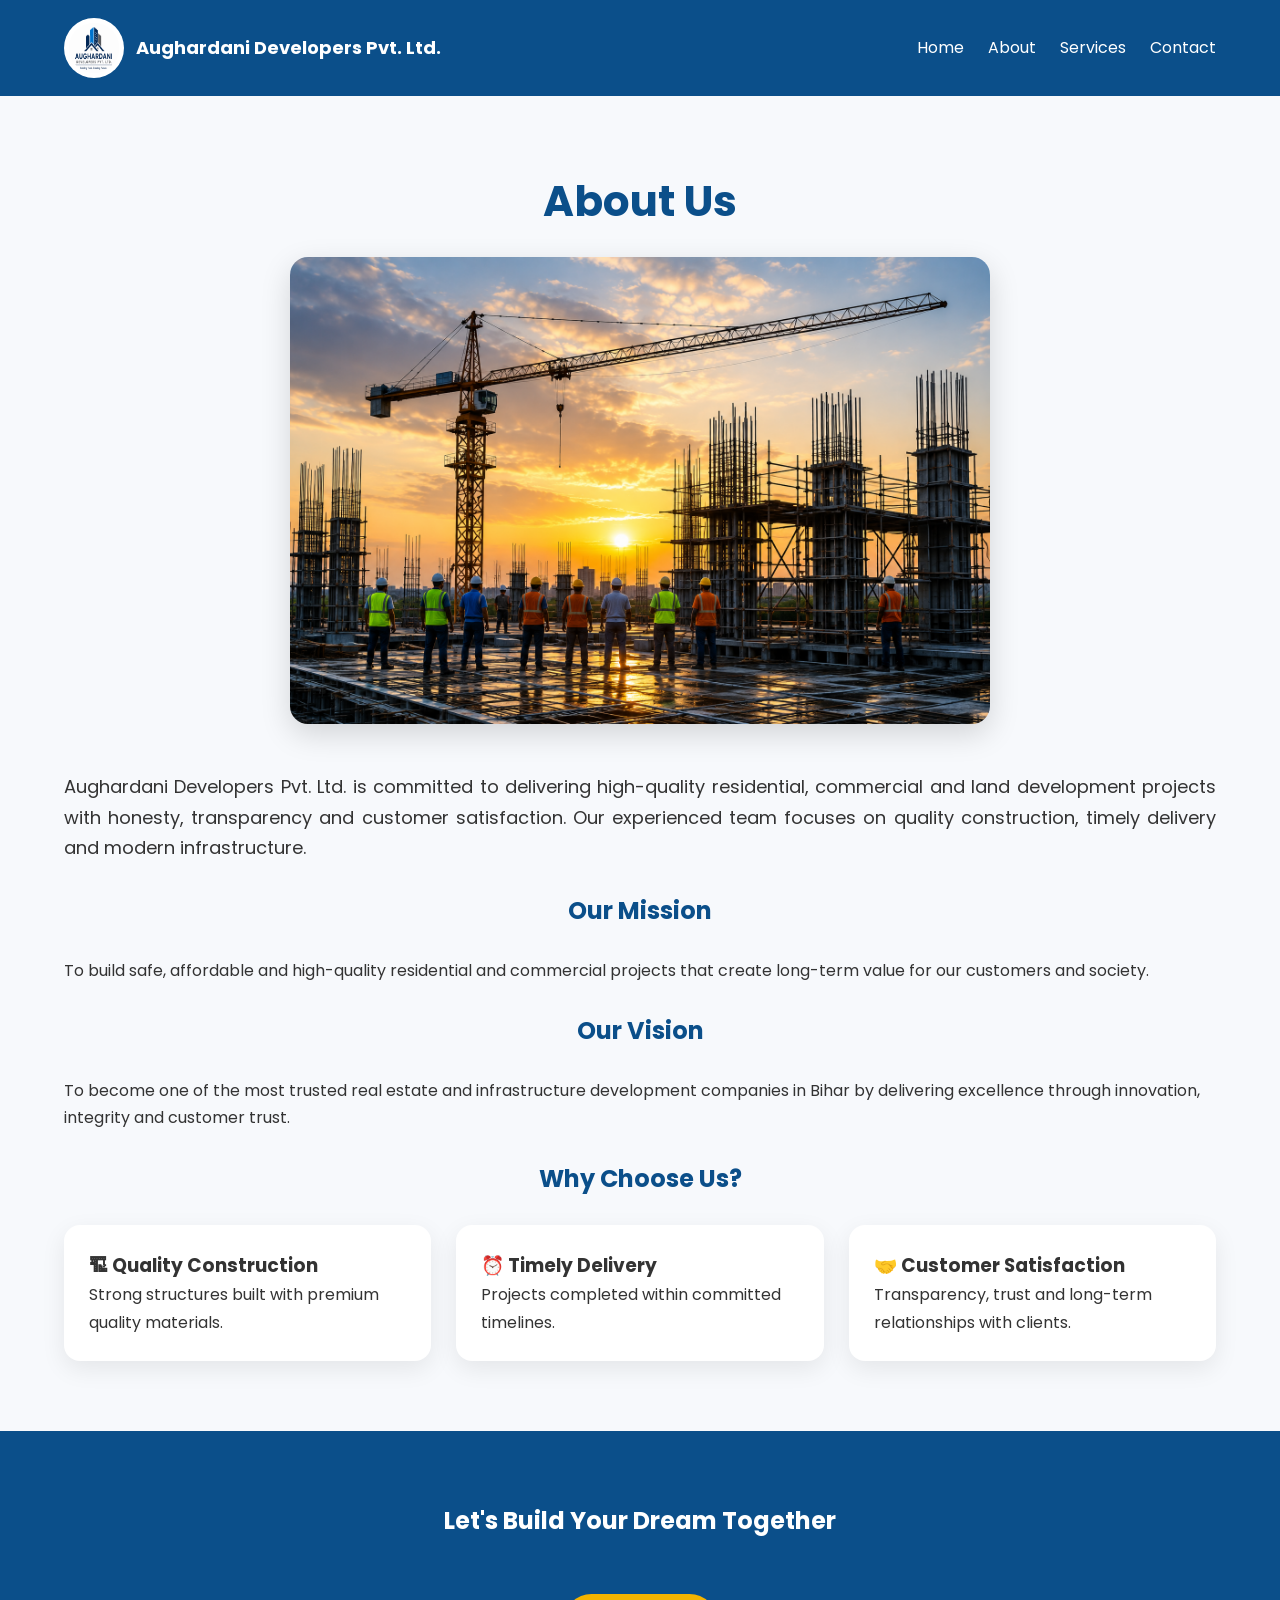
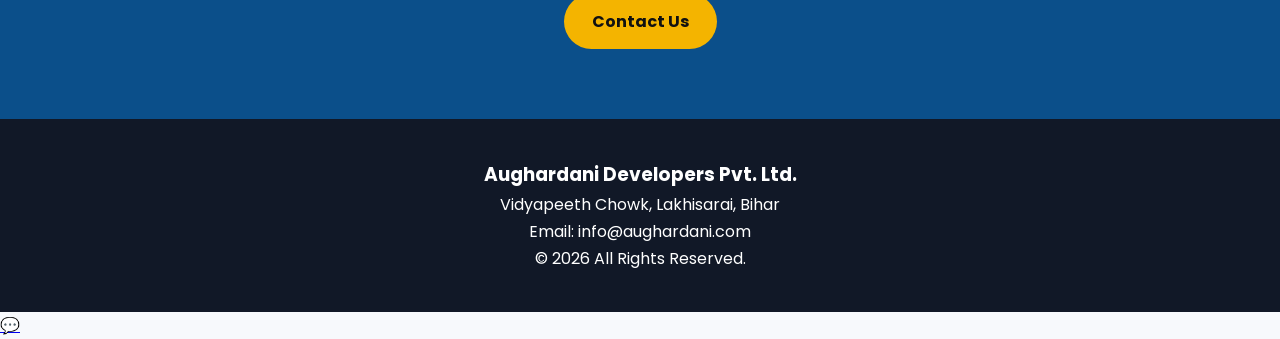
==== about.html @ 2f1a2bf5 "Update about.html" ====
<!DOCTYPE html>
<html lang="en">

<head>
<meta charset="UTF-8">
<meta name="viewport" content="width=device-width, initial-scale=1.0">
<title>About Us | Aughardani Developers Pvt. Ltd.</title>
<link rel="stylesheet" href="style.css">
</head>

<body>

<header>
    <div class="container nav">

        <div class="logo">
            <img src="images/logo.png" alt="Aughardani Developers Logo">
            <h2>Aughardani Developers Pvt. Ltd.</h2>
        </div>

        <nav>
            <a href="index.html">Home</a>
            <a href="about.html">About</a>
            <a href="services.html">Services</a>
            <a href="contact.html">Contact</a>
        </nav>

    </div>
</header>

<section class="container">

    <h1 style="text-align:center;font-size:42px;color:#0B4F8A;margin-bottom:20px;">
        About Us
    </h1>

    <div style="text-align:center;margin-bottom:40px;">
        <img src="images/about.png"
        alt="About Aughardani Developers"
        style="width:100%;max-width:700px;border-radius:18px;
        box-shadow:0 10px 30px rgba(0,0,0,.15);">
    </div>

    <p style="font-size:18px;text-align:justify;">
        Aughardani Developers Pvt. Ltd. is committed to delivering
        high-quality residential, commercial and land development
        projects with honesty, transparency and customer satisfaction.
        Our experienced team focuses on quality construction,
        timely delivery and modern infrastructure.
    </p>

    <br>

    <h2>Our Mission</h2>

    <p>
        To build safe, affordable and high-quality residential and
        commercial projects that create long-term value for our
        customers and society.
    </p>

    <br>

    <h2>Our Vision</h2>

    <p>
        To become one of the most trusted real estate and
        infrastructure development companies in Bihar by delivering
        excellence through innovation, integrity and customer trust.
    </p>

    <br>

    <h2>Why Choose Us?</h2>

    <div class="cards">

        <div class="card">
            <h3>🏗 Quality Construction</h3>
            <p>Strong structures built with premium quality materials.</p>
        </div>

        <div class="card">
            <h3>⏰ Timely Delivery</h3>
            <p>Projects completed within committed timelines.</p>
        </div>

        <div class="card">
            <h3>🤝 Customer Satisfaction</h3>
            <p>Transparency, trust and long-term relationships with clients.</p>
        </div>

    </div>

</section>

<section class="cta">

    <div class="container">

        <h2>Let's Build Your Dream Together</h2>

        <br>

        <a href="contact.html" class="btn">
            Contact Us
        </a>

    </div>

</section>

<footer>

    <div class="container">

        <h3>Aughardani Developers Pvt. Ltd.</h3>

        <p>Vidyapeeth Chowk, Lakhisarai, Bihar</p>

        <p>Email: info@aughardani.com</p>

        <p>© 2026 All Rights Reserved.</p>

    </div>

</footer>

<script src="script.js"></script>

</body>
</html>
---- style.css ----
@import url('https://fonts.googleapis.com/css2?family=Poppins:wght@300;400;600;700;800&display=swap');
*{margin:0;padding:0;box-sizing:border-box}
body{font-family:'Poppins',sans-serif;background:#f7f9fc;color:#333;line-height:1.7}
.container{width:min(90%,1200px);margin:auto}
header{background:#0B4F8A;color:#fff;position:sticky;top:0}
.nav{display:flex;justify-content:space-between;align-items:center;padding:18px 0}
.nav{
    display:flex;
    justify-content:space-between;
    align-items:center;
    padding:18px 0;
}

.logo{
    display:flex;
    align-items:center;
    gap:12px;
}

.logo img{
    width:60px;
    height:60px;
    border-radius:50%;
    background:#fff;
    padding:5px;
}

.logo h2{
    color:#fff;
    font-size:18px;
    margin:0;
    font-weight:700;
}
nav a{color:#fff;text-decoration:none;margin-left:20px}
.hero{background:linear-gradient(135deg,#0B4F8A,#1976D2);color:#fff;padding:90px 0}
.hero-content{display:grid;grid-template-columns:1fr 1fr;gap:40px;align-items:center}
.hero img{width:100%;border-radius:16px}
.btn{display:inline-block;background:#F4B400;color:#111;padding:14px 28px;border-radius:30px;text-decoration:none;font-weight:700}
section{padding:70px 0}
h2{text-align:center;color:#0B4F8A;margin-bottom:25px}
.cards{display:grid;grid-template-columns:repeat(auto-fit,minmax(250px,1fr));gap:25px}
.card{background:#fff;padding:25px;border-radius:16px;box-shadow:0 8px 24px rgba(0,0,0,.08)}
.cta{background:#0B4F8A;color:#fff;text-align:center}
.cta h2{color:#fff}
footer{background:#111827;color:#fff;text-align:center;padding:40px 20px}
@media(max-width:768px){.nav{flex-direction:column}.hero-content{grid-template-columns:1fr;text-align:center}}
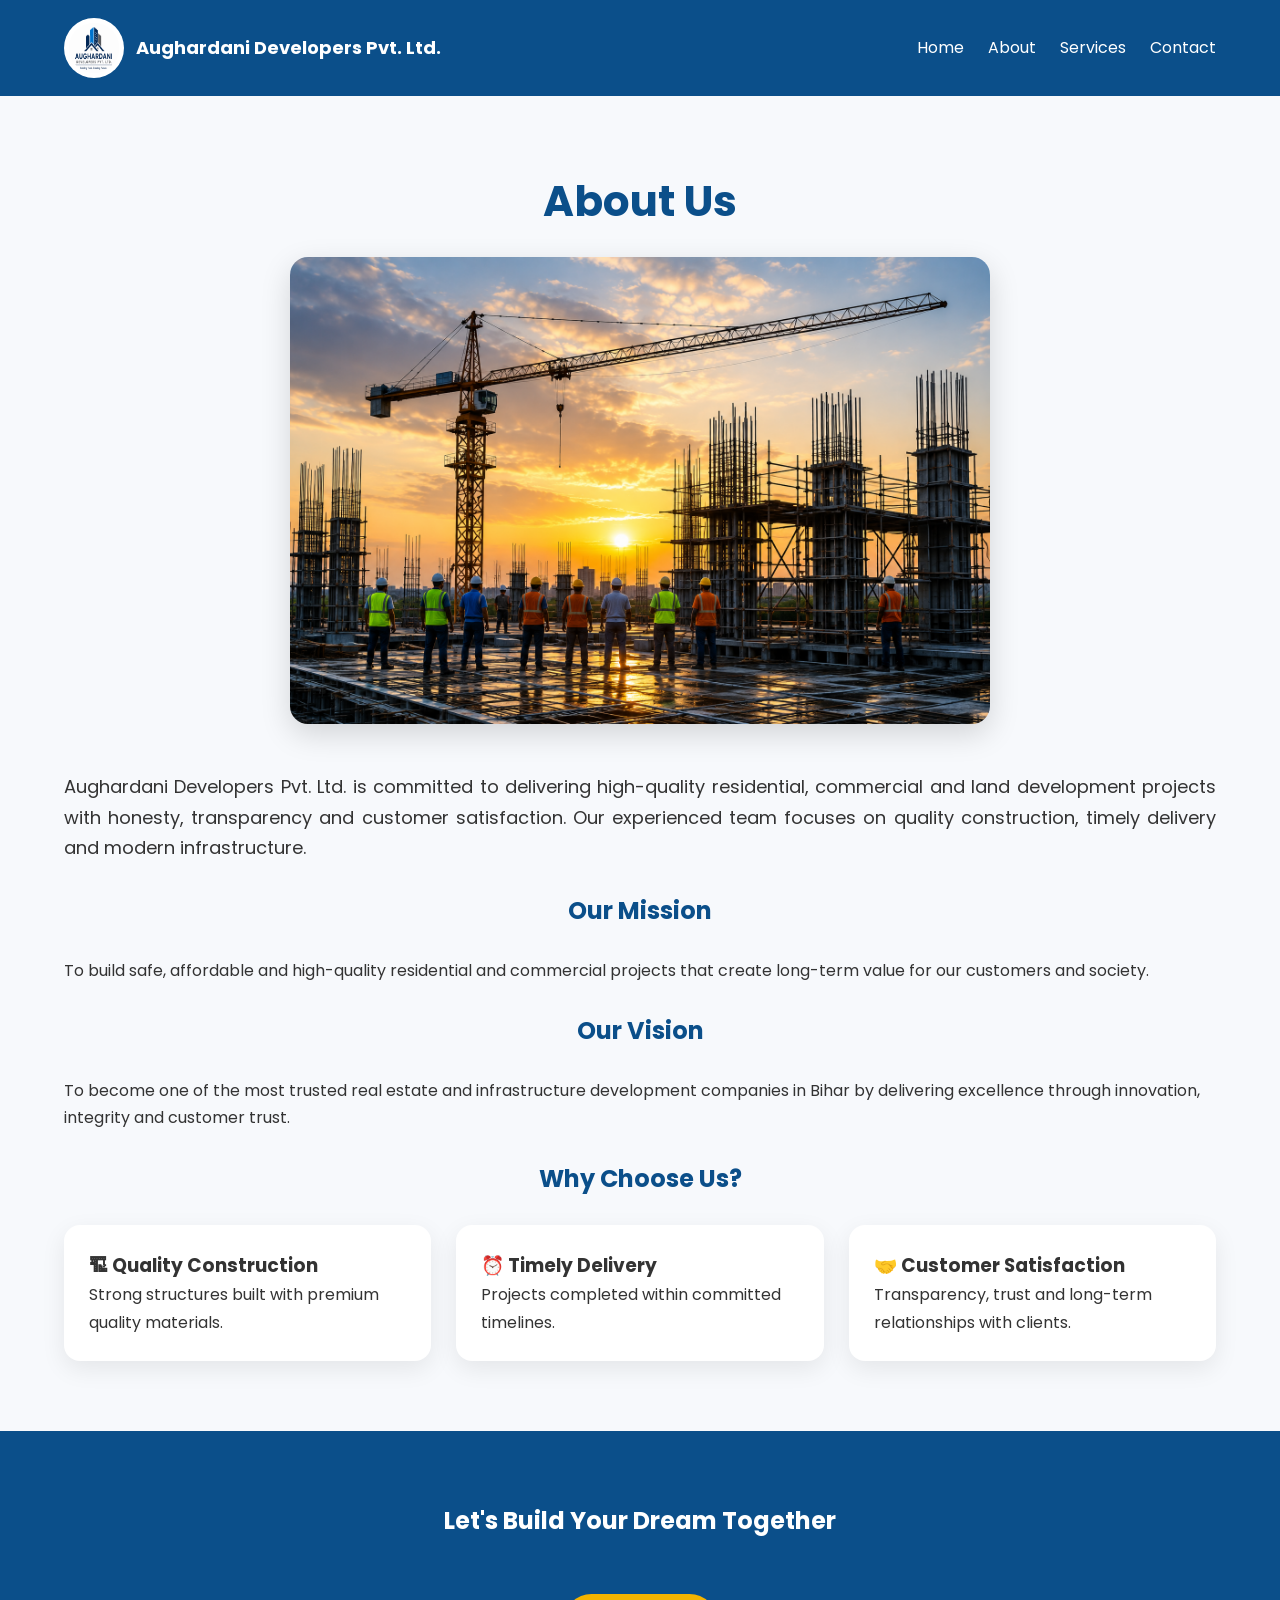
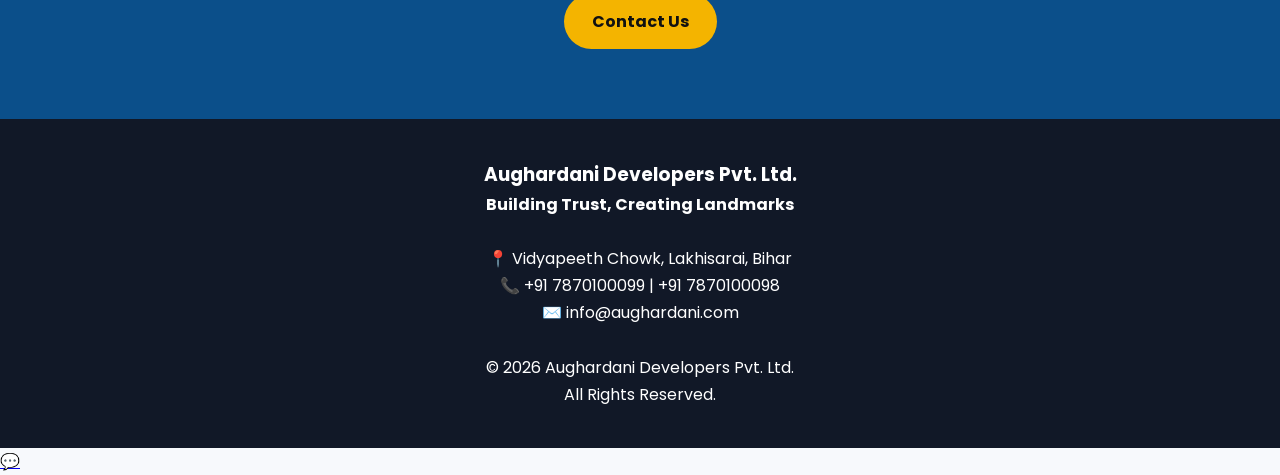
==== commit fa08dc07: "Update about.html" ====
--- a/about.html
+++ b/about.html
@@ -112,20 +112,30 @@
 
 <footer>
 
-    <div class="container">
+<div class="container">
 
-        <h3>Aughardani Developers Pvt. Ltd.</h3>
+<h3>Aughardani Developers Pvt. Ltd.</h3>
 
-        <p>Vidyapeeth Chowk, Lakhisarai, Bihar</p>
+<p><strong>Building Trust, Creating Landmarks</strong></p>
 
-        <p>Email: info@aughardani.com</p>
+<br>
 
-        <p>© 2026 All Rights Reserved.</p>
+<p>📍 Vidyapeeth Chowk, Lakhisarai, Bihar</p>
 
-    </div>
+<p>📞 +91 7870100099 | +91 7870100098</p>
+
+<p>✉️ info@aughardani.com</p>
+
+<br>
+
+<p>
+© 2026 Aughardani Developers Pvt. Ltd.<br>
+All Rights Reserved.
+</p>
+
+</div>
 
 </footer>
-
 <script src="script.js"></script>
 
 </body>
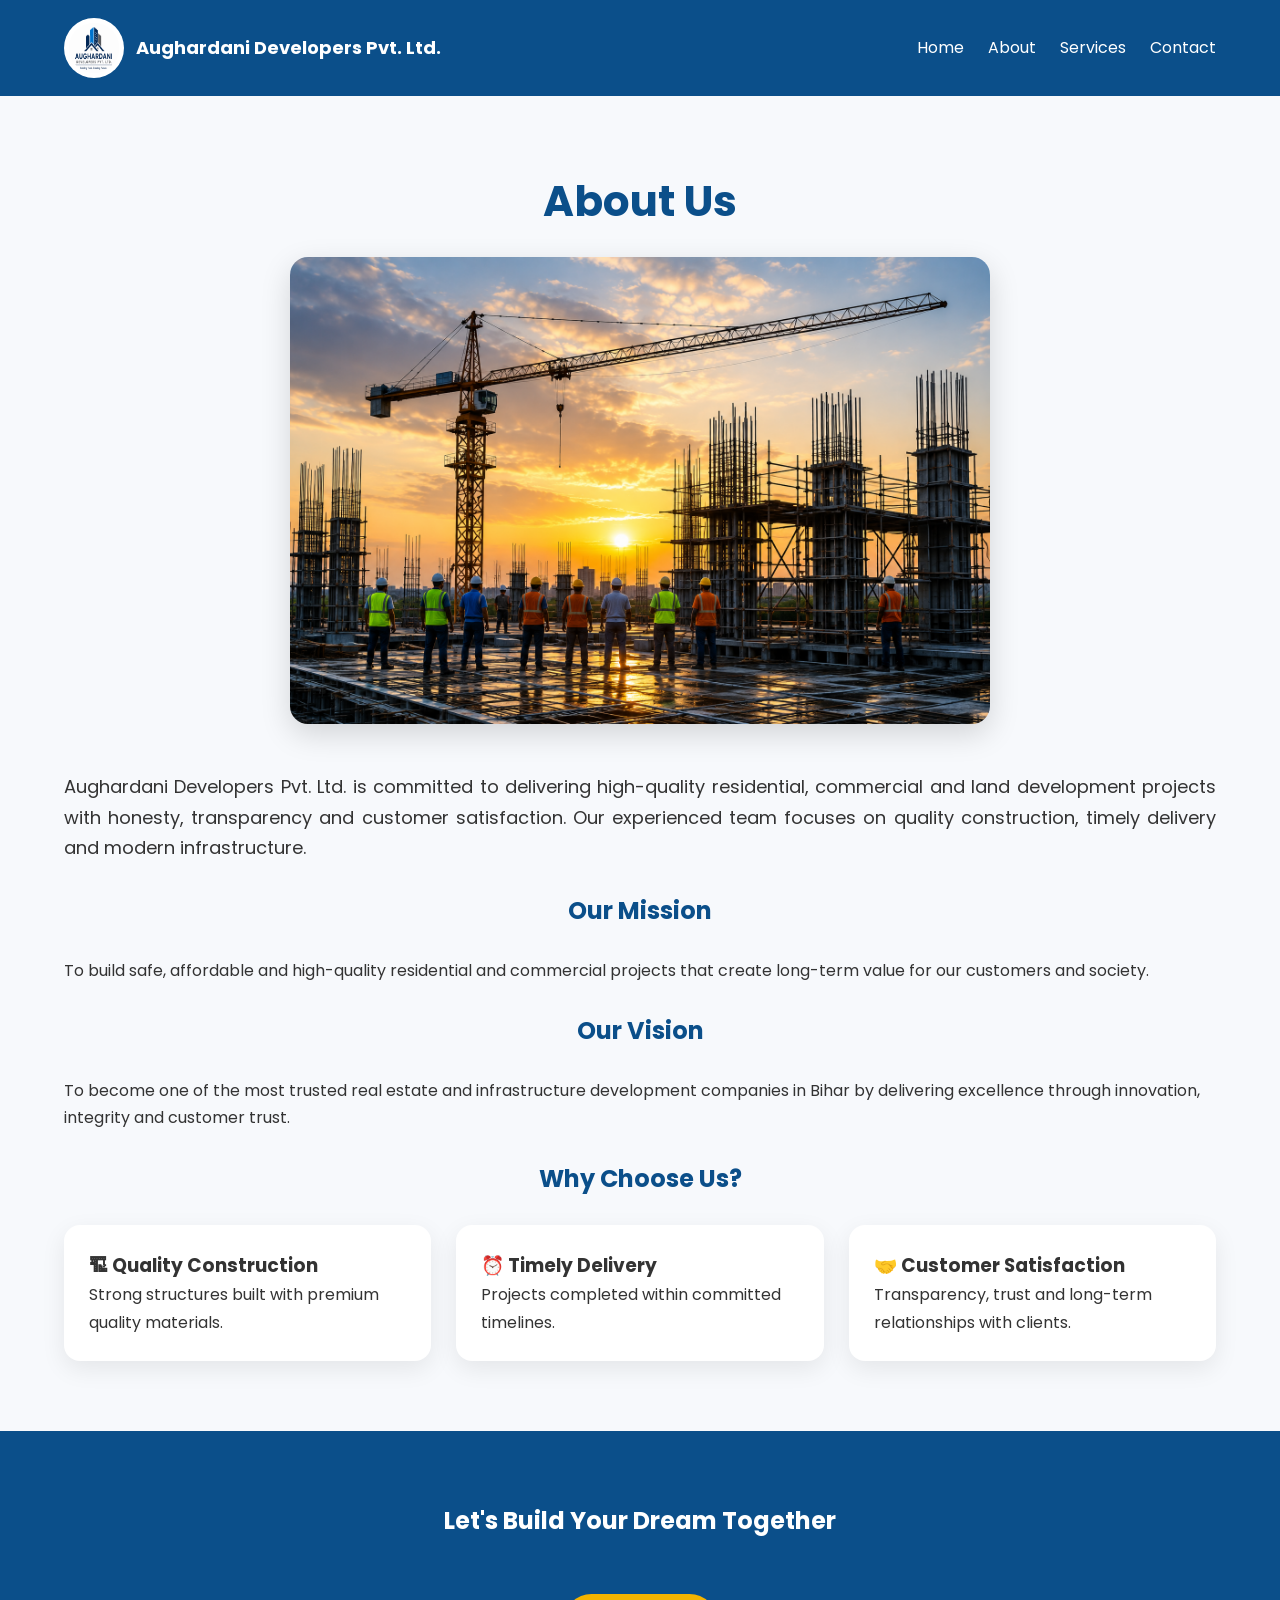
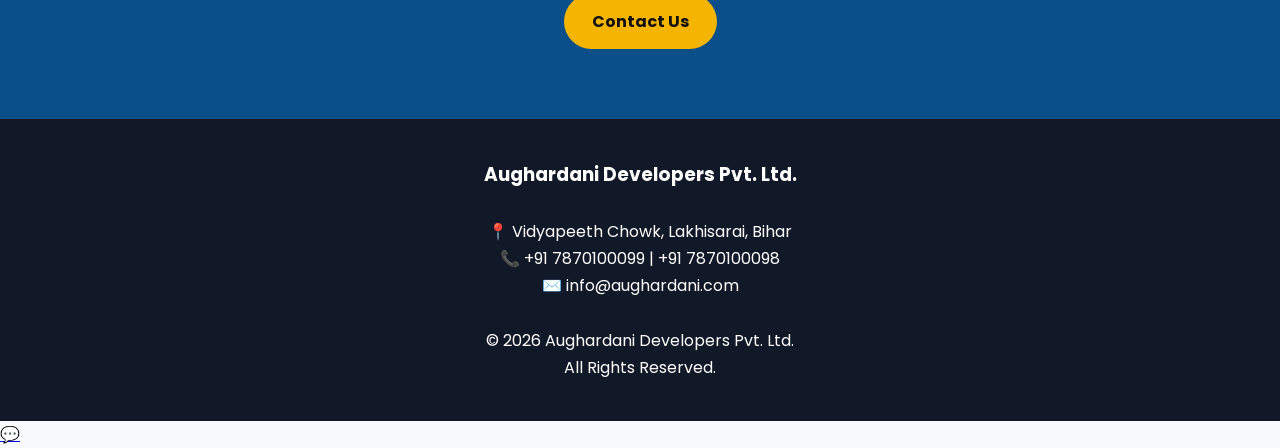
==== commit 064b5741: "Update about.html" ====
--- a/about.html
+++ b/about.html
@@ -116,8 +116,6 @@
 
 <h3>Aughardani Developers Pvt. Ltd.</h3>
 
-<p><strong>Building Trust, Creating Landmarks</strong></p>
-
 <br>
 
 <p>📍 Vidyapeeth Chowk, Lakhisarai, Bihar</p>
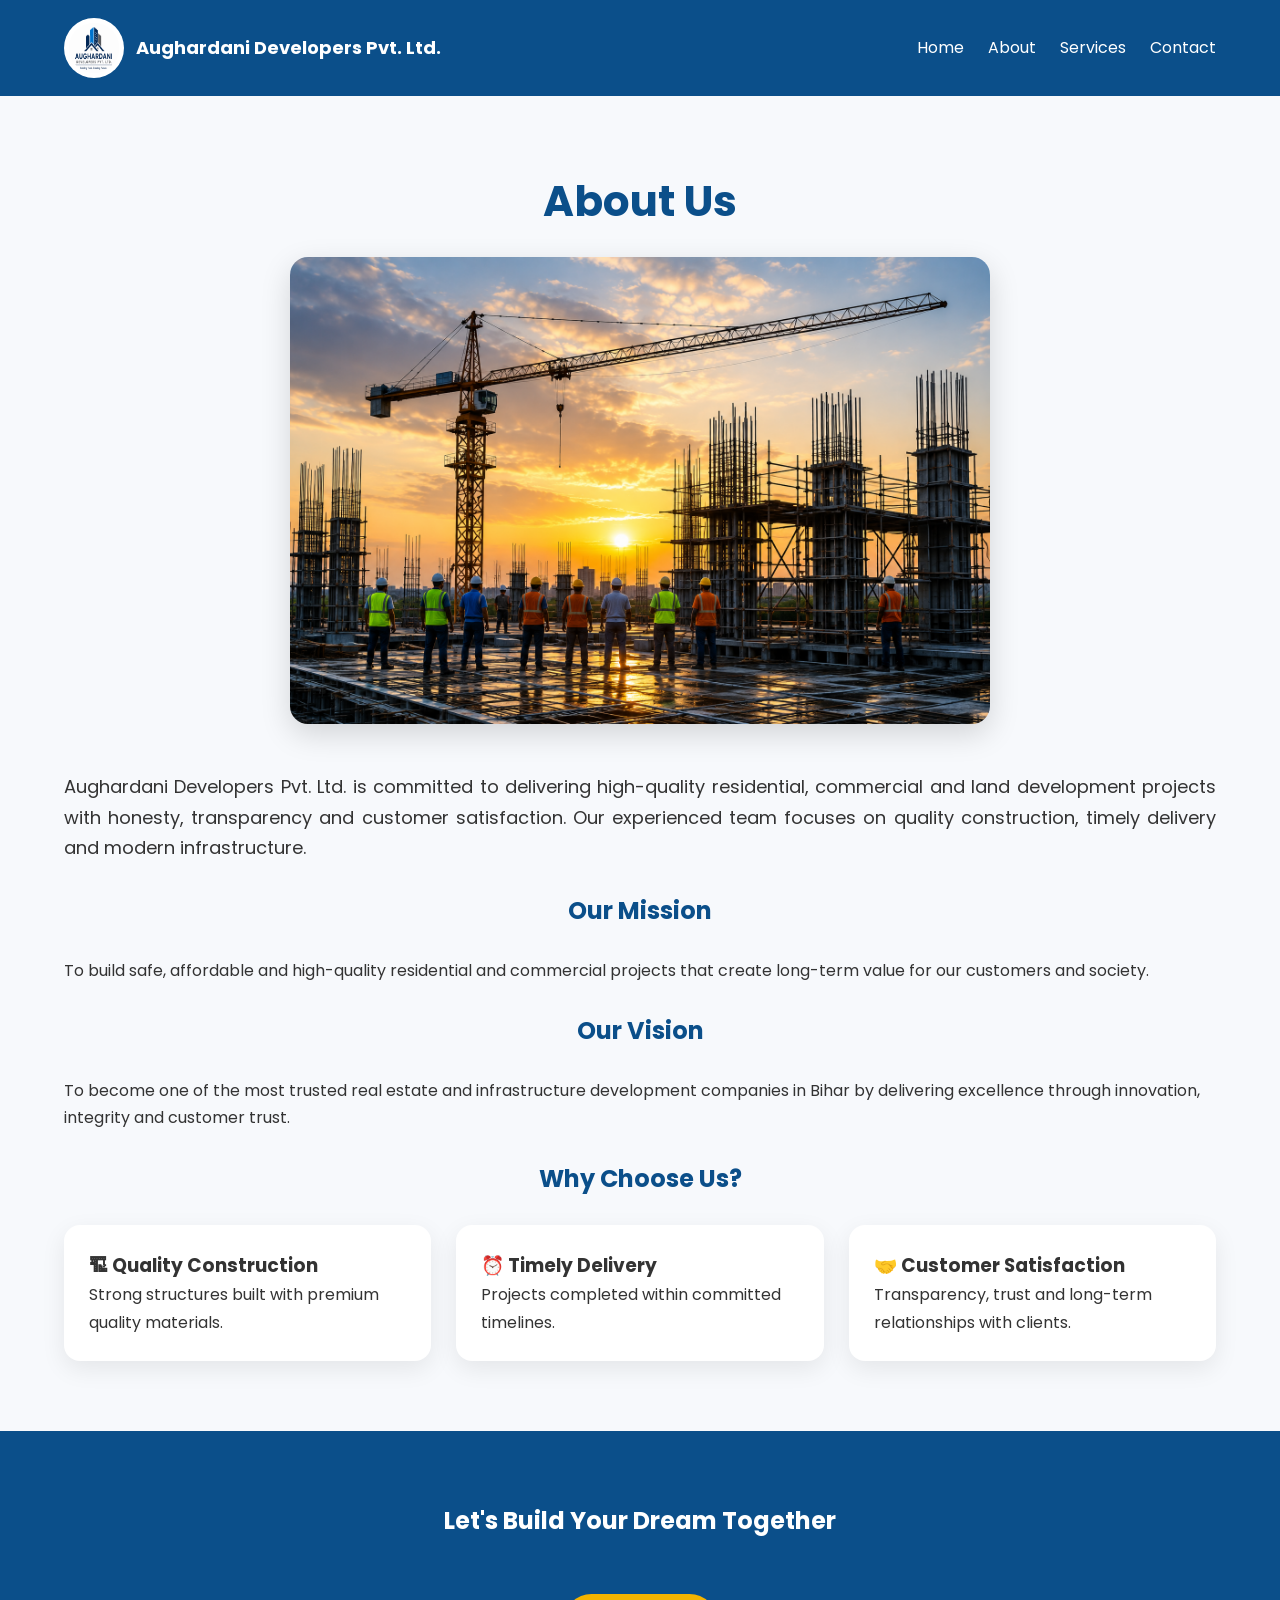
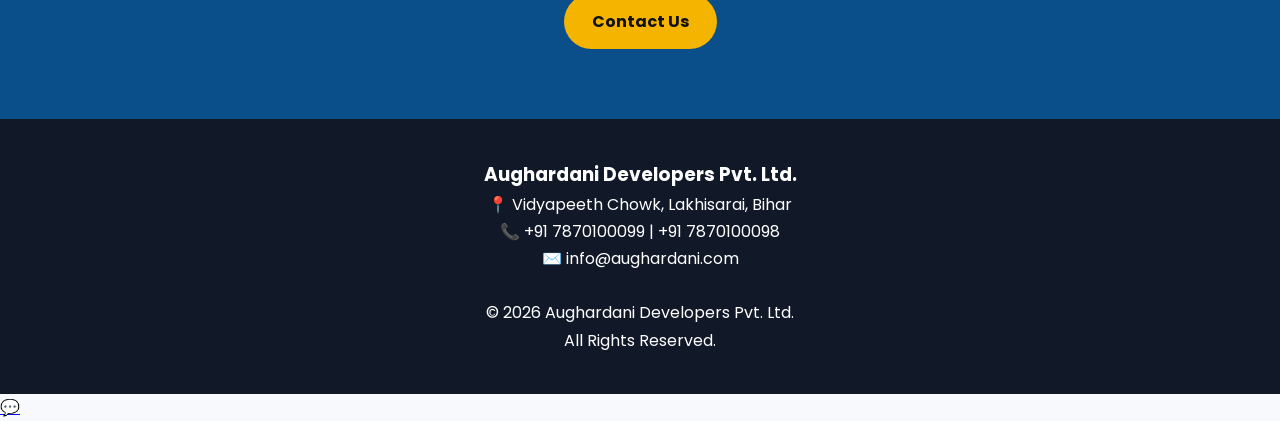
==== commit 6c2daeaf: "Update about.html" ====
--- a/about.html
+++ b/about.html
@@ -116,8 +116,6 @@
 
 <h3>Aughardani Developers Pvt. Ltd.</h3>
 
-<br>
-
 <p>📍 Vidyapeeth Chowk, Lakhisarai, Bihar</p>
 
 <p>📞 +91 7870100099 | +91 7870100098</p>
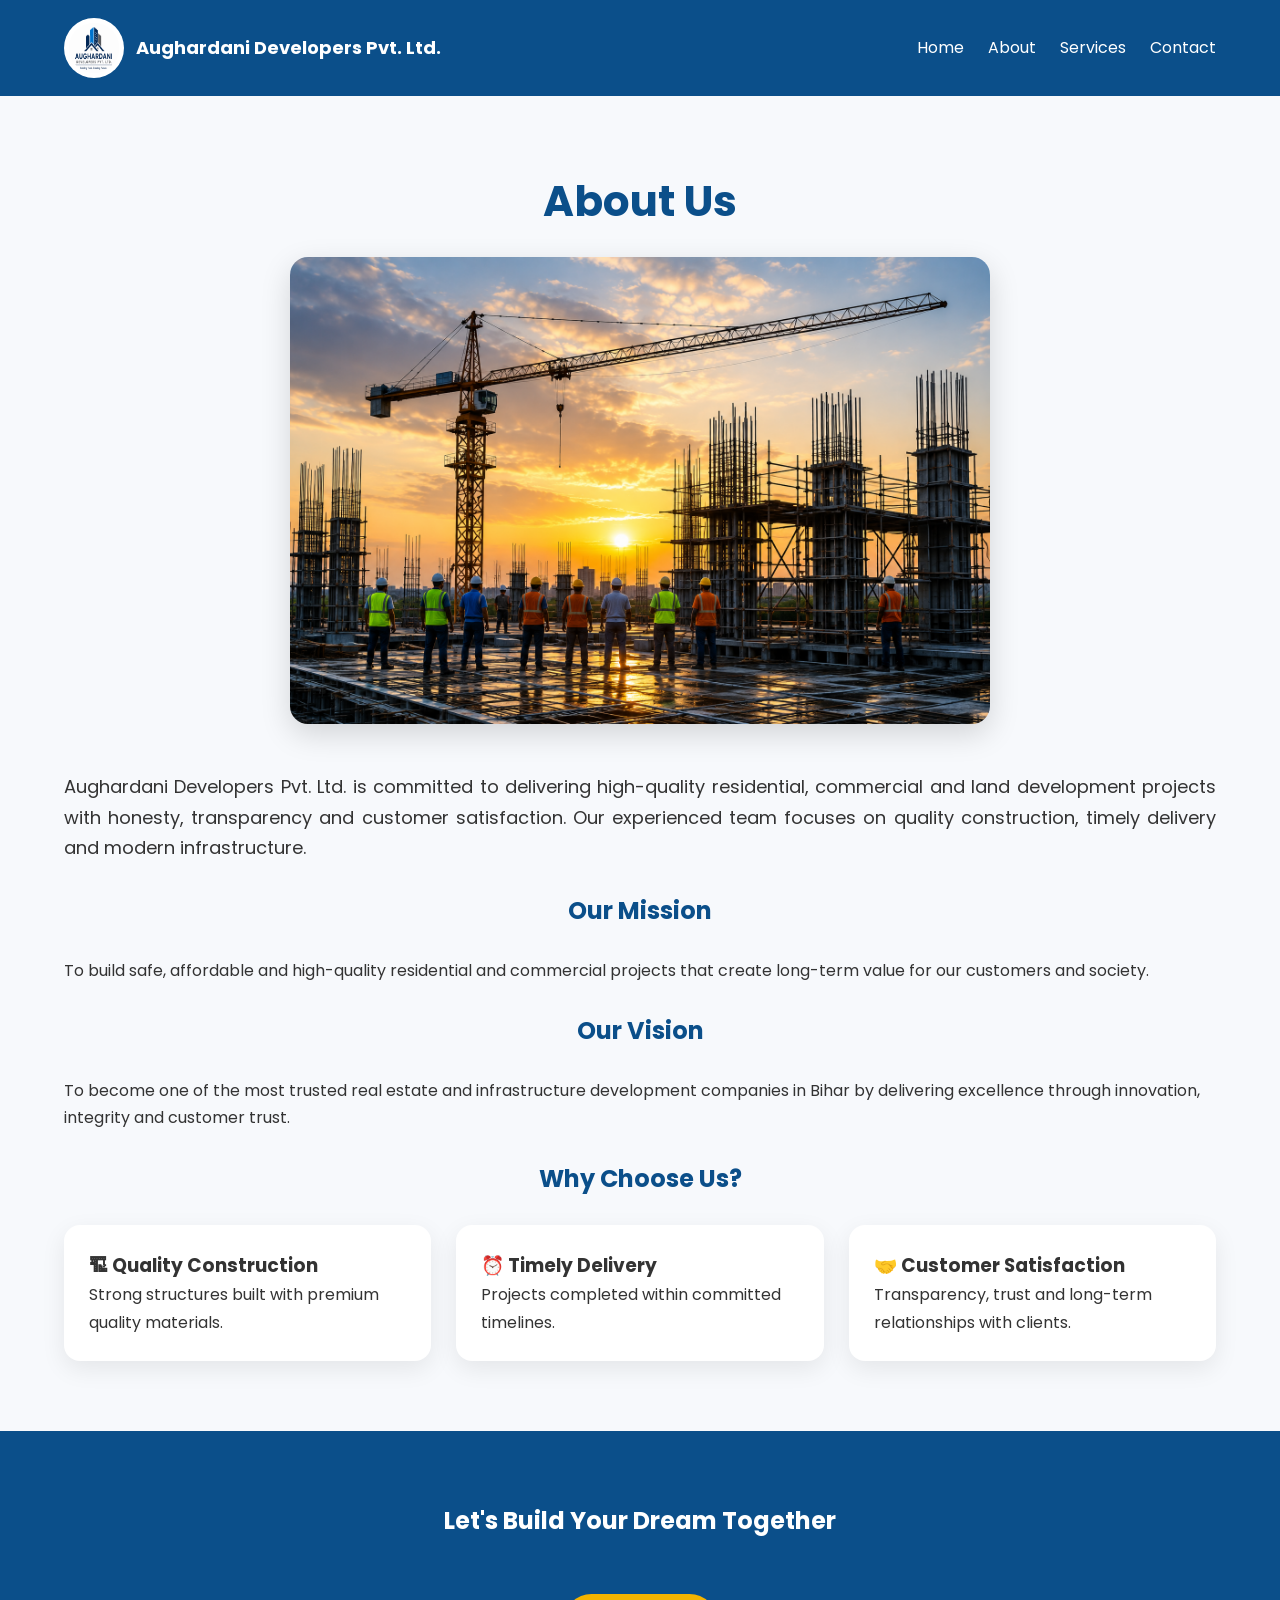
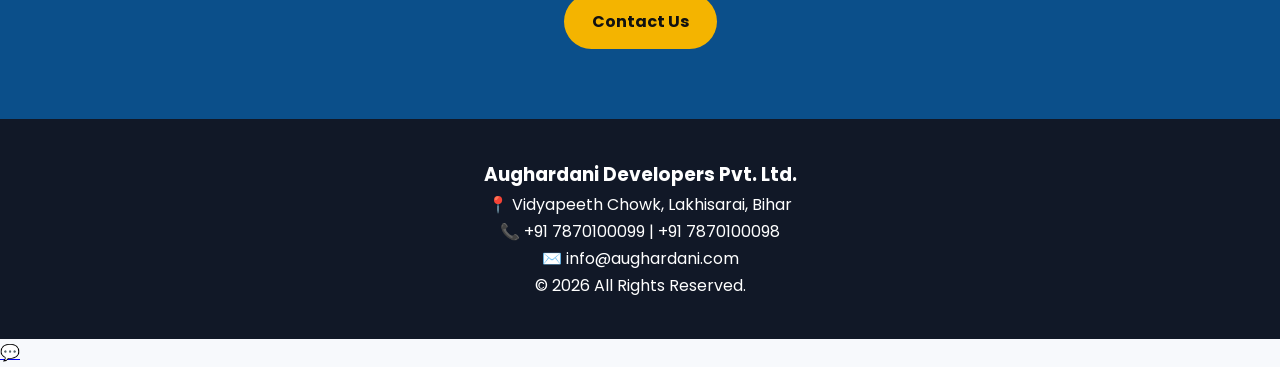
==== commit ee820410: "Update about.html" ====
--- a/about.html
+++ b/about.html
@@ -122,11 +122,8 @@
 
 <p>✉️ info@aughardani.com</p>
 
-<br>
-
 <p>
-© 2026 Aughardani Developers Pvt. Ltd.<br>
-All Rights Reserved.
+© 2026 All Rights Reserved.<br>
 </p>
 
 </div>
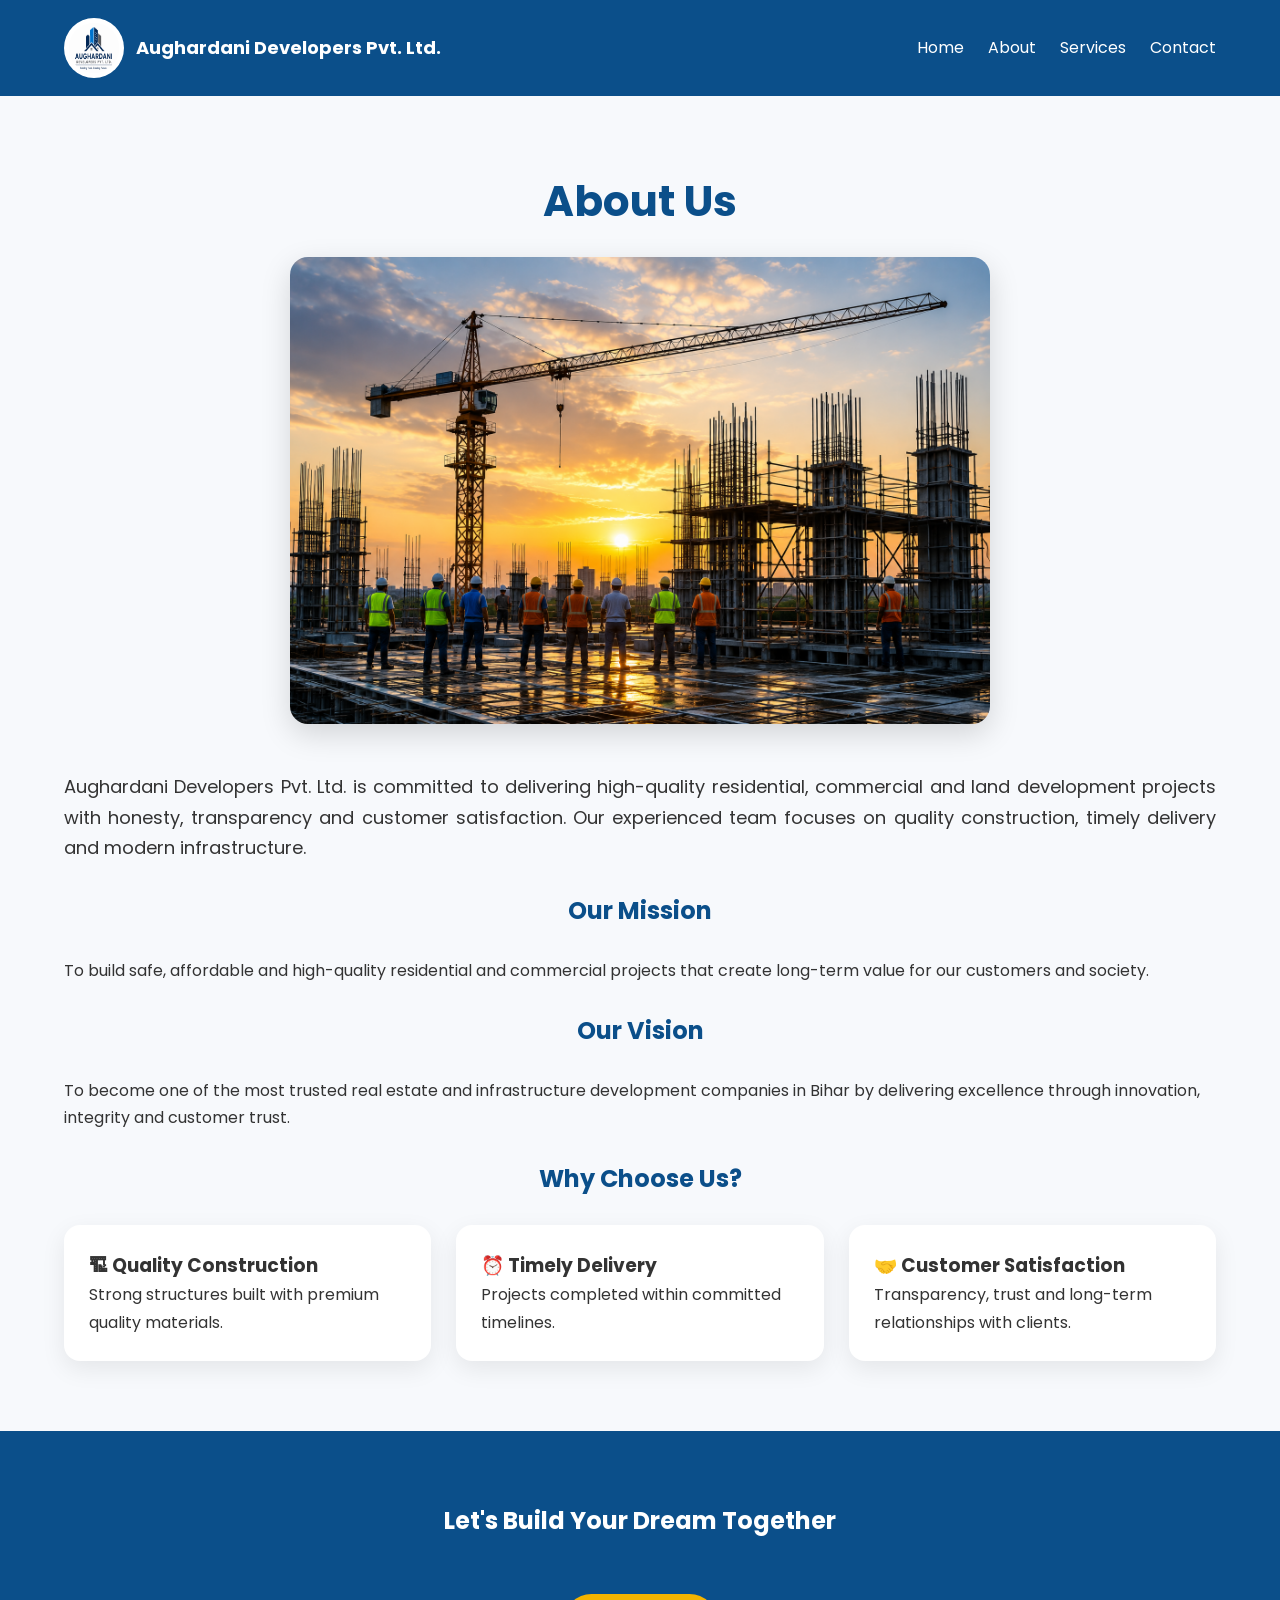
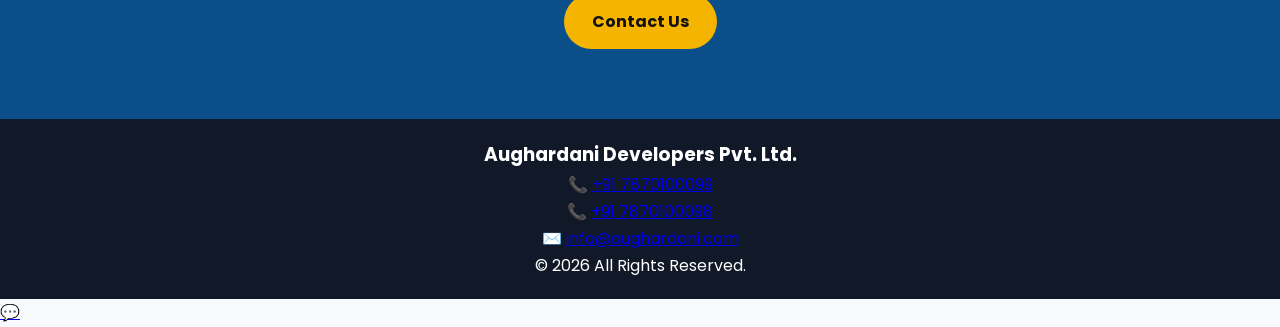
==== commit bef0e275: "Update about.html" ====
--- a/about.html
+++ b/about.html
@@ -116,11 +116,11 @@
 
 <h3>Aughardani Developers Pvt. Ltd.</h3>
 
-<p>📍 Vidyapeeth Chowk, Lakhisarai, Bihar</p>
+<p>📞 <a href="tel:+917870100099">+91 7870100099</a></p>
 
-<p>📞 +91 7870100099 | +91 7870100098</p>
+<p>📞 <a href="tel:+917870100098">+91 7870100098</a></p>
 
-<p>✉️ info@aughardani.com</p>
+<p>✉️ <a href="mailto:info@aughardani.com">info@aughardani.com</a></p>
 
 <p>
 © 2026 All Rights Reserved.<br>
--- a/style.css
+++ b/style.css
@@ -42,5 +42,9 @@
 .card{background:#fff;padding:25px;border-radius:16px;box-shadow:0 8px 24px rgba(0,0,0,.08)}
 .cta{background:#0B4F8A;color:#fff;text-align:center}
 .cta h2{color:#fff}
-footer{background:#111827;color:#fff;text-align:center;padding:40px 20px}
+footer{
+    background:#111827;
+    color:#fff;
+    text-align:center;
+    padding:20px 15px;}
 @media(max-width:768px){.nav{flex-direction:column}.hero-content{grid-template-columns:1fr;text-align:center}}
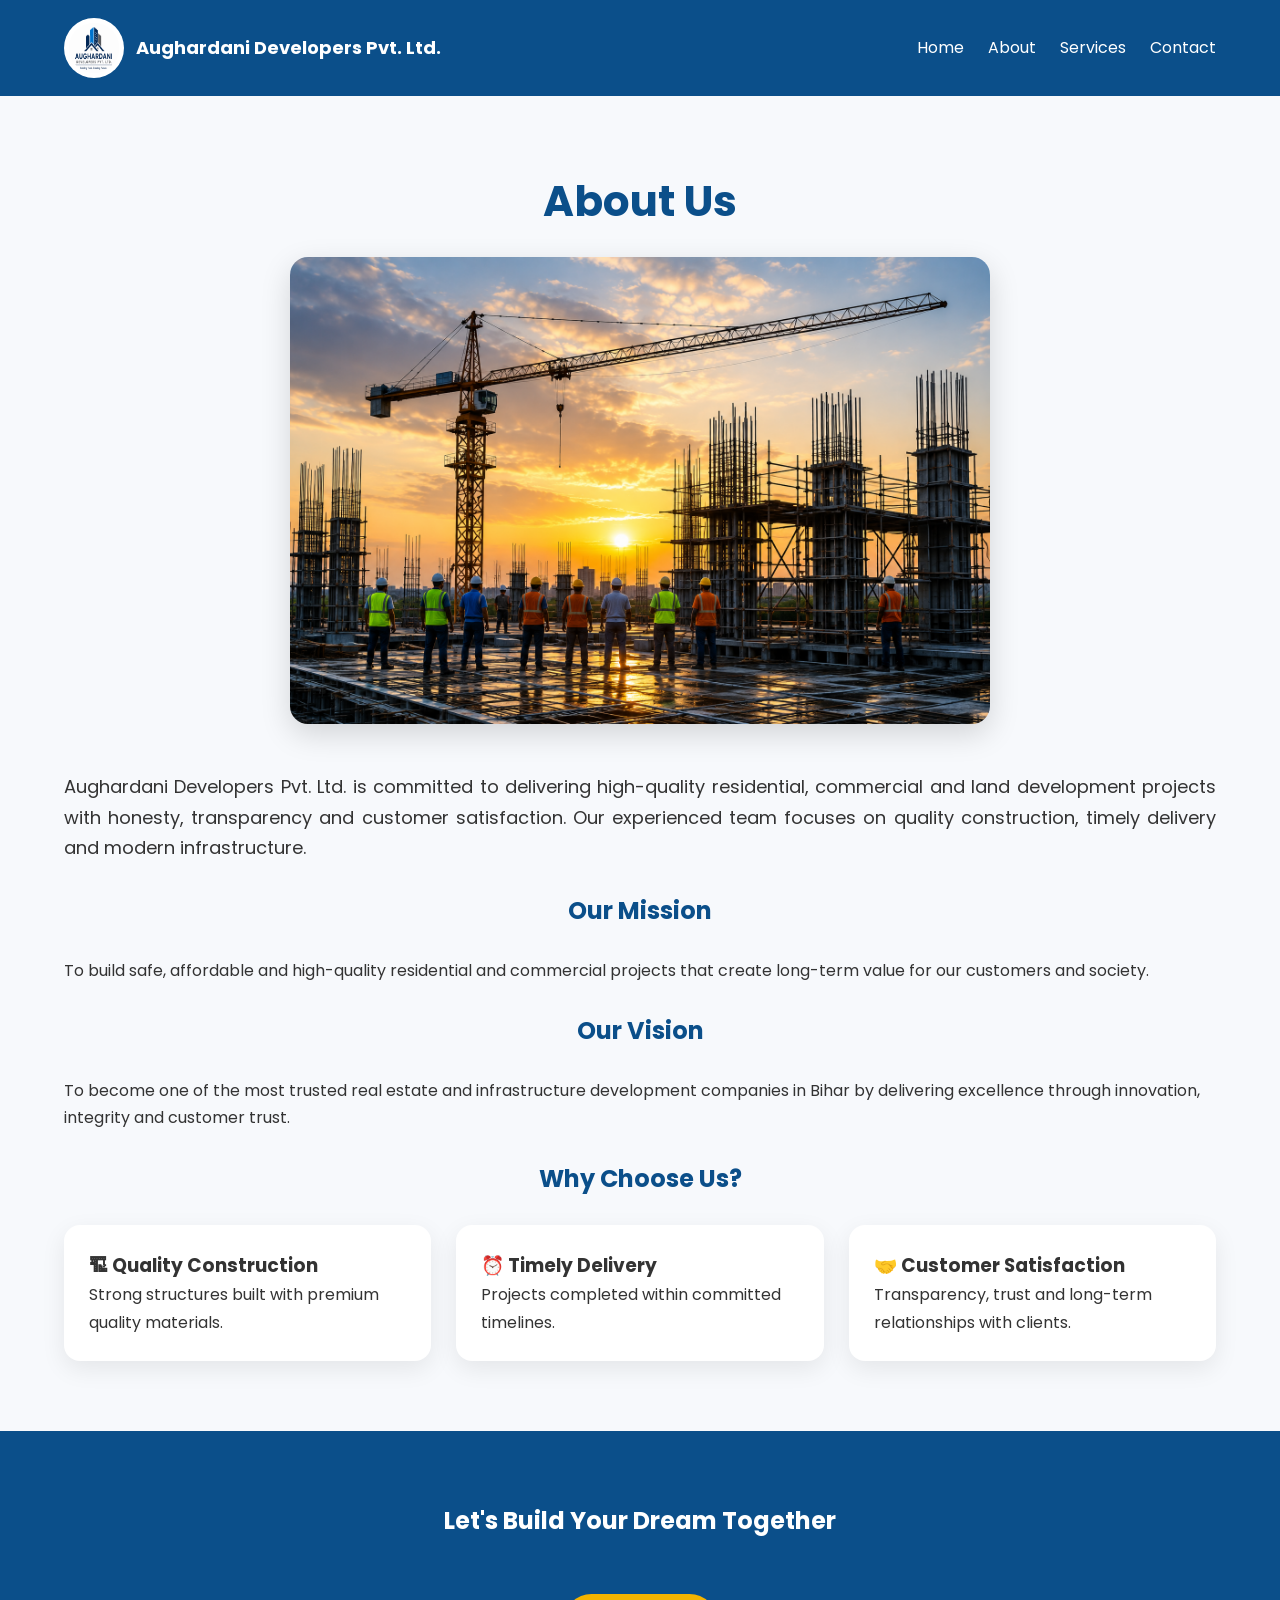
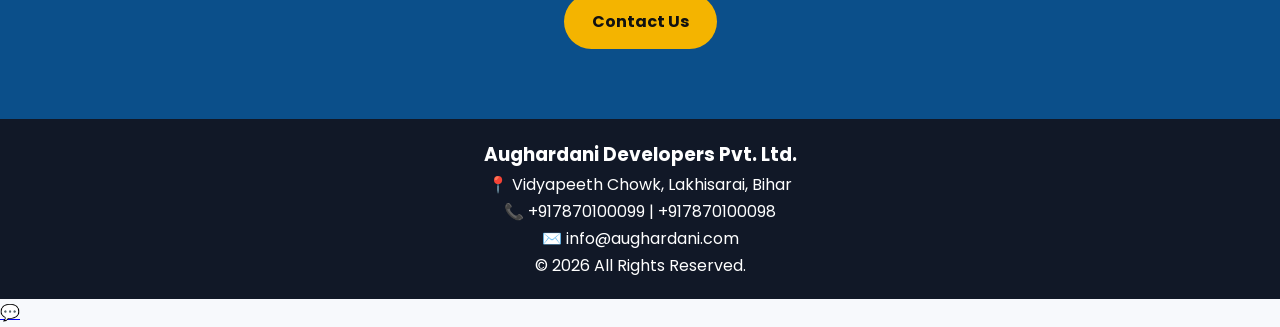
==== commit df6ee719: "Update contact information in about.html" ====
--- a/about.html
+++ b/about.html
@@ -116,11 +116,11 @@
 
 <h3>Aughardani Developers Pvt. Ltd.</h3>
 
-<p>📞 <a href="tel:+917870100099">+91 7870100099</a></p>
+<p>📍 Vidyapeeth Chowk, Lakhisarai, Bihar</p>
 
-<p>📞 <a href="tel:+917870100098">+91 7870100098</a></p>
+<p>📞 +917870100099 | +917870100098</p>
 
-<p>✉️ <a href="mailto:info@aughardani.com">info@aughardani.com</a></p>
+<p>✉️ info@aughardani.com</p>
 
 <p>
 © 2026 All Rights Reserved.<br>
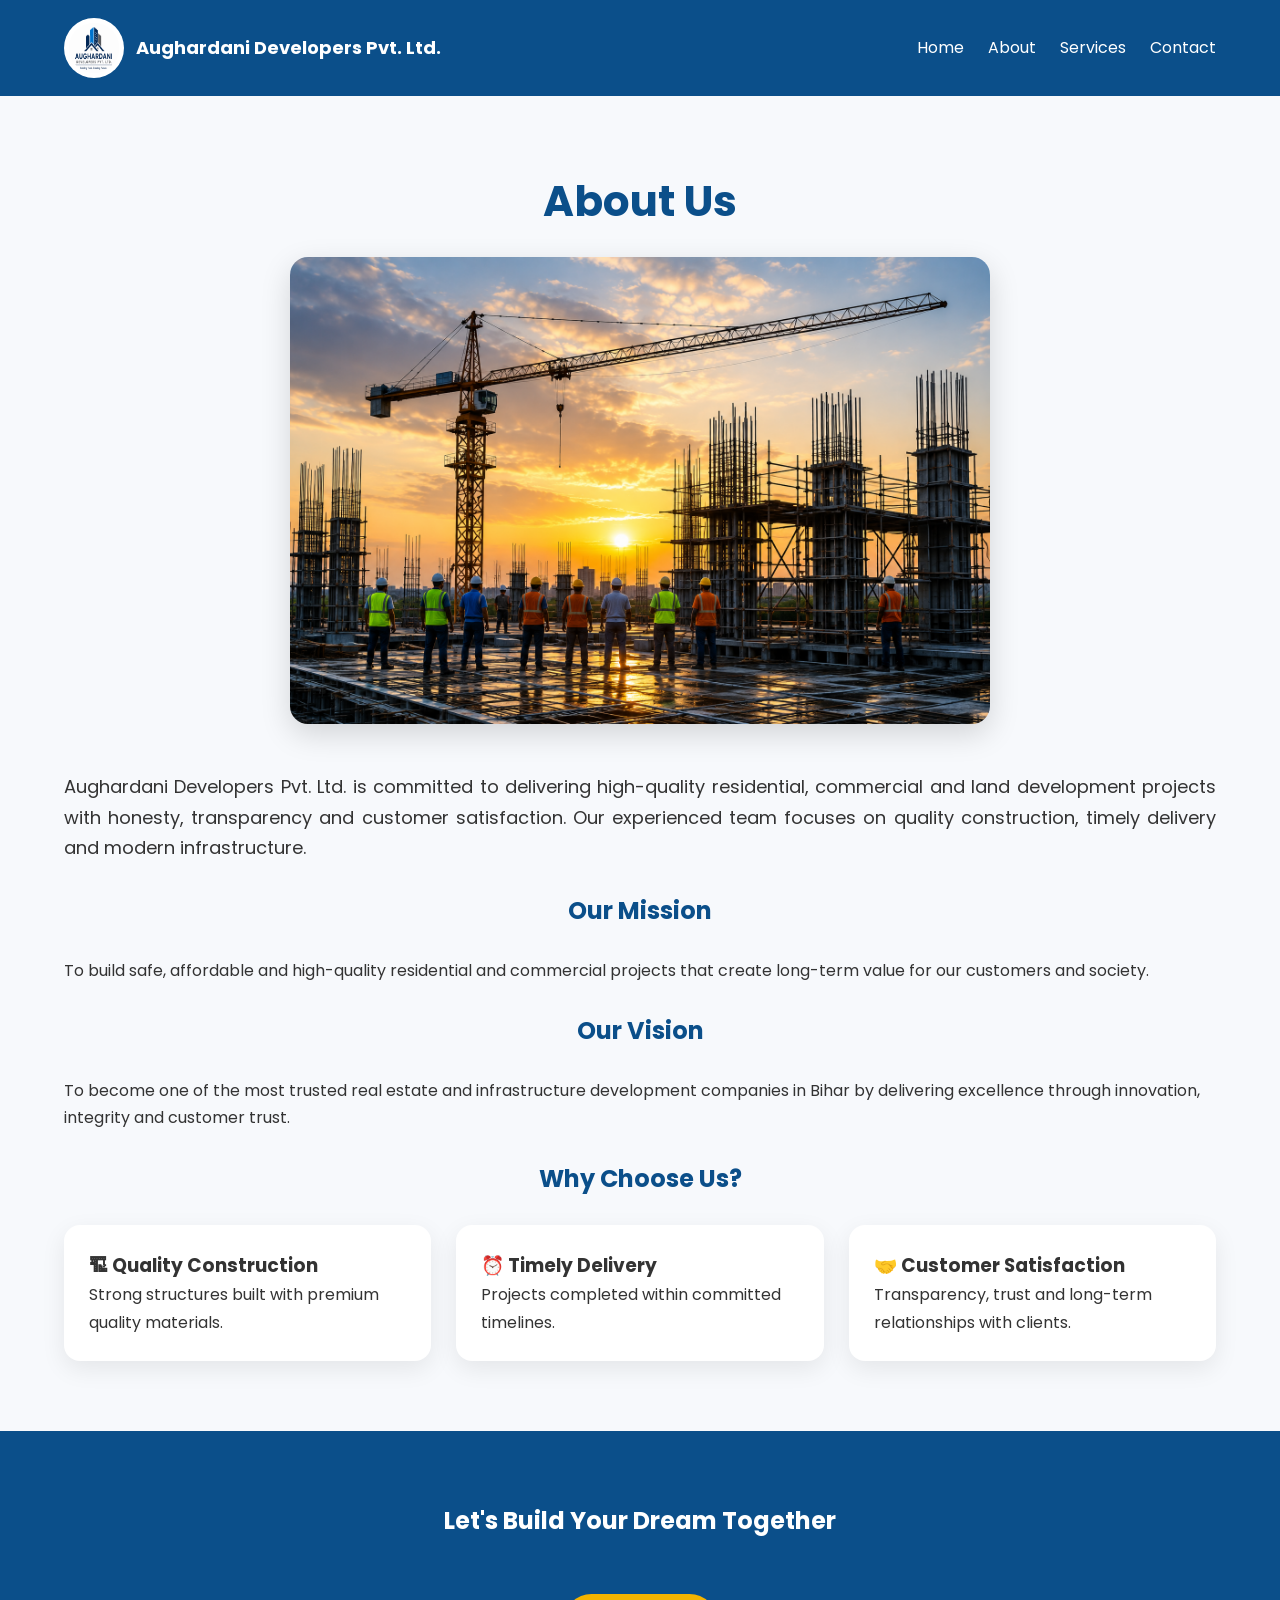
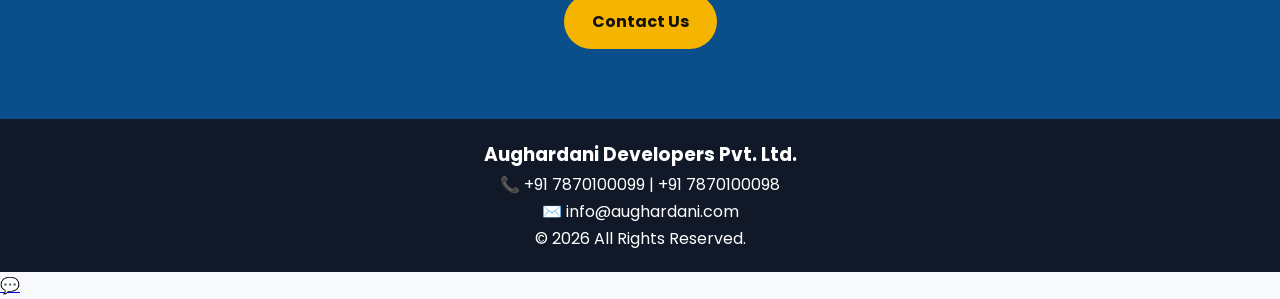
==== commit a1c97d50: "Update about.html" ====
--- a/about.html
+++ b/about.html
@@ -116,13 +116,16 @@
 
 <h3>Aughardani Developers Pvt. Ltd.</h3>
 
-<p>📍 Vidyapeeth Chowk, Lakhisarai, Bihar</p>
-
-<p>📞 +917870100099 | +917870100098</p>
-
-<p>✉️ info@aughardani.com</p>
+<p>
+📞
+<a href="tel:+91 7870100099" style="color:inherit;text-decoration:none;">+91 7870100099</a> |
+<a href="tel:+91 7870100098" style="color:inherit;text-decoration:none;">+91 7870100098</a>
+</p>
 
 <p>
+✉️
+<a href="mailto:info@aughardani.com" style="color:inherit;text-decoration:none;">info@aughardani.com</a>
+</p>
 © 2026 All Rights Reserved.<br>
 </p>
 
